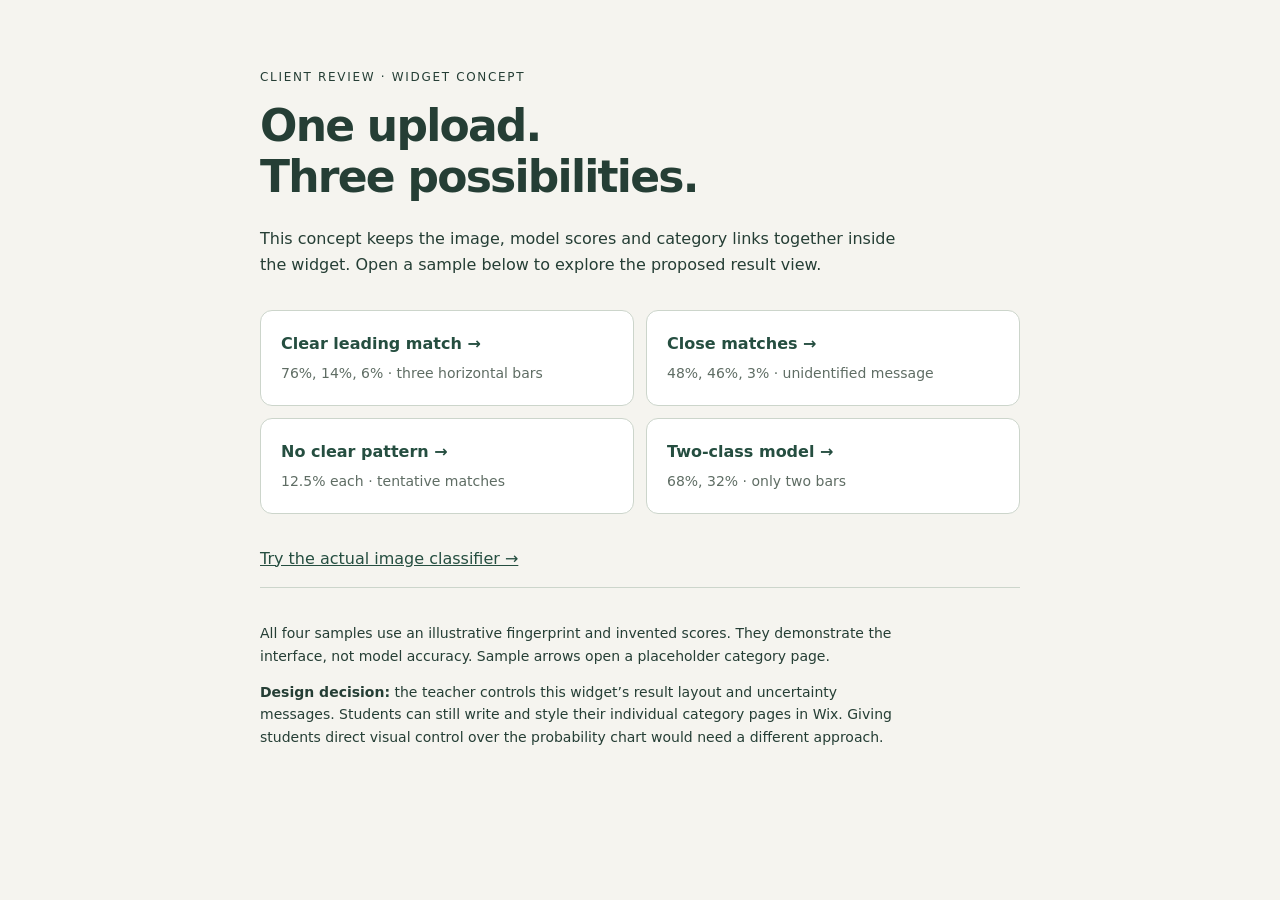
==== preview/index.html @ 410f45bb "feat: add self-contained top-three fingerprint result widget" ====
<!doctype html>
<html lang="en">
<head>
  <meta charset="utf-8">
  <meta name="viewport" content="width=device-width, initial-scale=1">
  <title>Fingerprint widget · Design preview</title>
  <style>
    * { box-sizing: border-box; }
    body { margin: 0; padding: 56px 24px; background: #f5f4ef; color: #253e35; font: 16px/1.6 system-ui, sans-serif; }
    main { max-width: 760px; margin: auto; }
    .eyebrow { font-size: 12px; letter-spacing: .14em; text-transform: uppercase; }
    h1 { font-size: clamp(30px, 5vw, 44px); line-height: 1.15; letter-spacing: -.04em; margin: 14px 0 24px; }
    p { max-width: 650px; }
    nav { display: grid; grid-template-columns: repeat(2, 1fr); gap: 12px; margin: 32px 0; }
    a { color: #254e40; }
    nav a { padding: 20px; border: 1px solid #ccd5cb; background: #fff; border-radius: 12px; text-decoration: none; }
    nav a:hover { border-color: #254e40; background: #edf3eb; }
    nav span { display: block; font-size: 14px; color: #5f6d64; margin-top: 6px; }
    a:focus-visible { outline: 3px solid #457a64; outline-offset: 4px; }
    aside { border-top: 1px solid #ccd5cb; padding-top: 20px; font-size: 14px; }
    @media (max-width: 480px) { body { padding: 32px 18px; } nav { grid-template-columns: 1fr; } }
  </style>
</head>
<body>
  <main>
    <p class="eyebrow">Client review · Widget concept</p>
    <h1>One upload.<br>Three possibilities.</h1>
    <p>This concept keeps the image, model scores and category links together inside the widget. Open a sample below to explore the proposed result view.</p>
    <nav aria-label="Sample result scenarios">
      <a href="../?model=demo-b&amp;preview=clear"><strong>Clear leading match →</strong><span>76%, 14%, 6% · three horizontal bars</span></a>
      <a href="../?model=demo-b&amp;preview=close"><strong>Close matches →</strong><span>48%, 46%, 3% · unidentified message</span></a>
      <a href="../?model=demo-b&amp;preview=diffuse"><strong>No clear pattern →</strong><span>12.5% each · tentative matches</span></a>
      <a href="../?model=demo-a&amp;preview=two-class"><strong>Two-class model →</strong><span>68%, 32% · only two bars</span></a>
    </nav>
    <p><a href="../?model=demo-b">Try the actual image classifier →</a></p>
    <aside>
      <p>All four samples use an illustrative fingerprint and invented scores. They demonstrate the interface, not model accuracy. Sample arrows open a placeholder category page.</p>
      <p><strong>Design decision:</strong> the teacher controls this widget’s result layout and uncertainty messages. Students can still write and style their individual category pages in Wix. Giving students direct visual control over the probability chart would need a different approach.</p>
    </aside>
  </main>
</body>
</html>
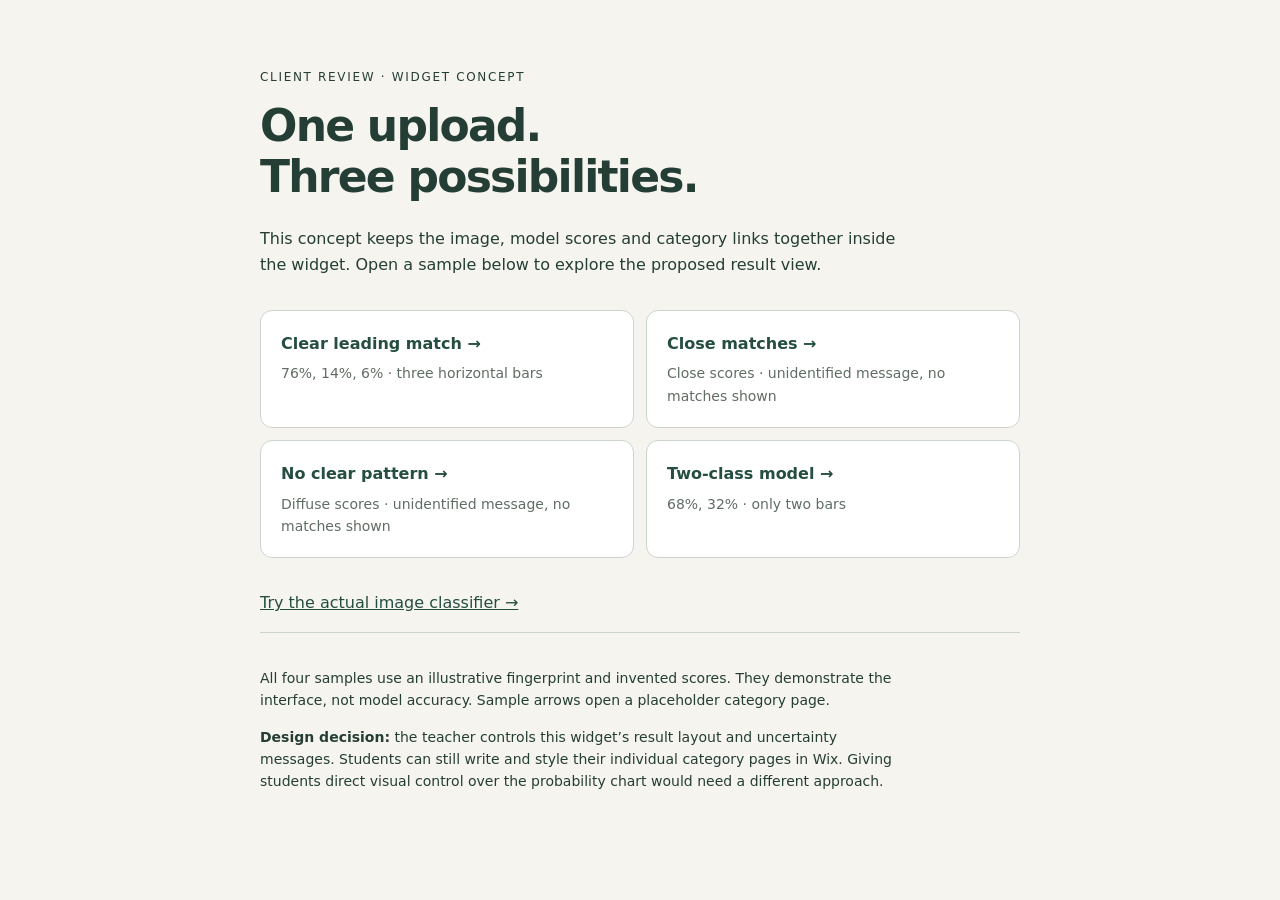
==== commit 1e0b96a5: "fix: hide predictions and category links for unidentified images" ====
--- a/preview/index.html
+++ b/preview/index.html
@@ -28,8 +28,8 @@
     <p>This concept keeps the image, model scores and category links together inside the widget. Open a sample below to explore the proposed result view.</p>
     <nav aria-label="Sample result scenarios">
       <a href="../?model=demo-b&amp;preview=clear"><strong>Clear leading match →</strong><span>76%, 14%, 6% · three horizontal bars</span></a>
-      <a href="../?model=demo-b&amp;preview=close"><strong>Close matches →</strong><span>48%, 46%, 3% · unidentified message</span></a>
-      <a href="../?model=demo-b&amp;preview=diffuse"><strong>No clear pattern →</strong><span>12.5% each · tentative matches</span></a>
+      <a href="../?model=demo-b&amp;preview=close"><strong>Close matches →</strong><span>Close scores · unidentified message, no matches shown</span></a>
+      <a href="../?model=demo-b&amp;preview=diffuse"><strong>No clear pattern →</strong><span>Diffuse scores · unidentified message, no matches shown</span></a>
       <a href="../?model=demo-a&amp;preview=two-class"><strong>Two-class model →</strong><span>68%, 32% · only two bars</span></a>
     </nav>
     <p><a href="../?model=demo-b">Try the actual image classifier →</a></p>
